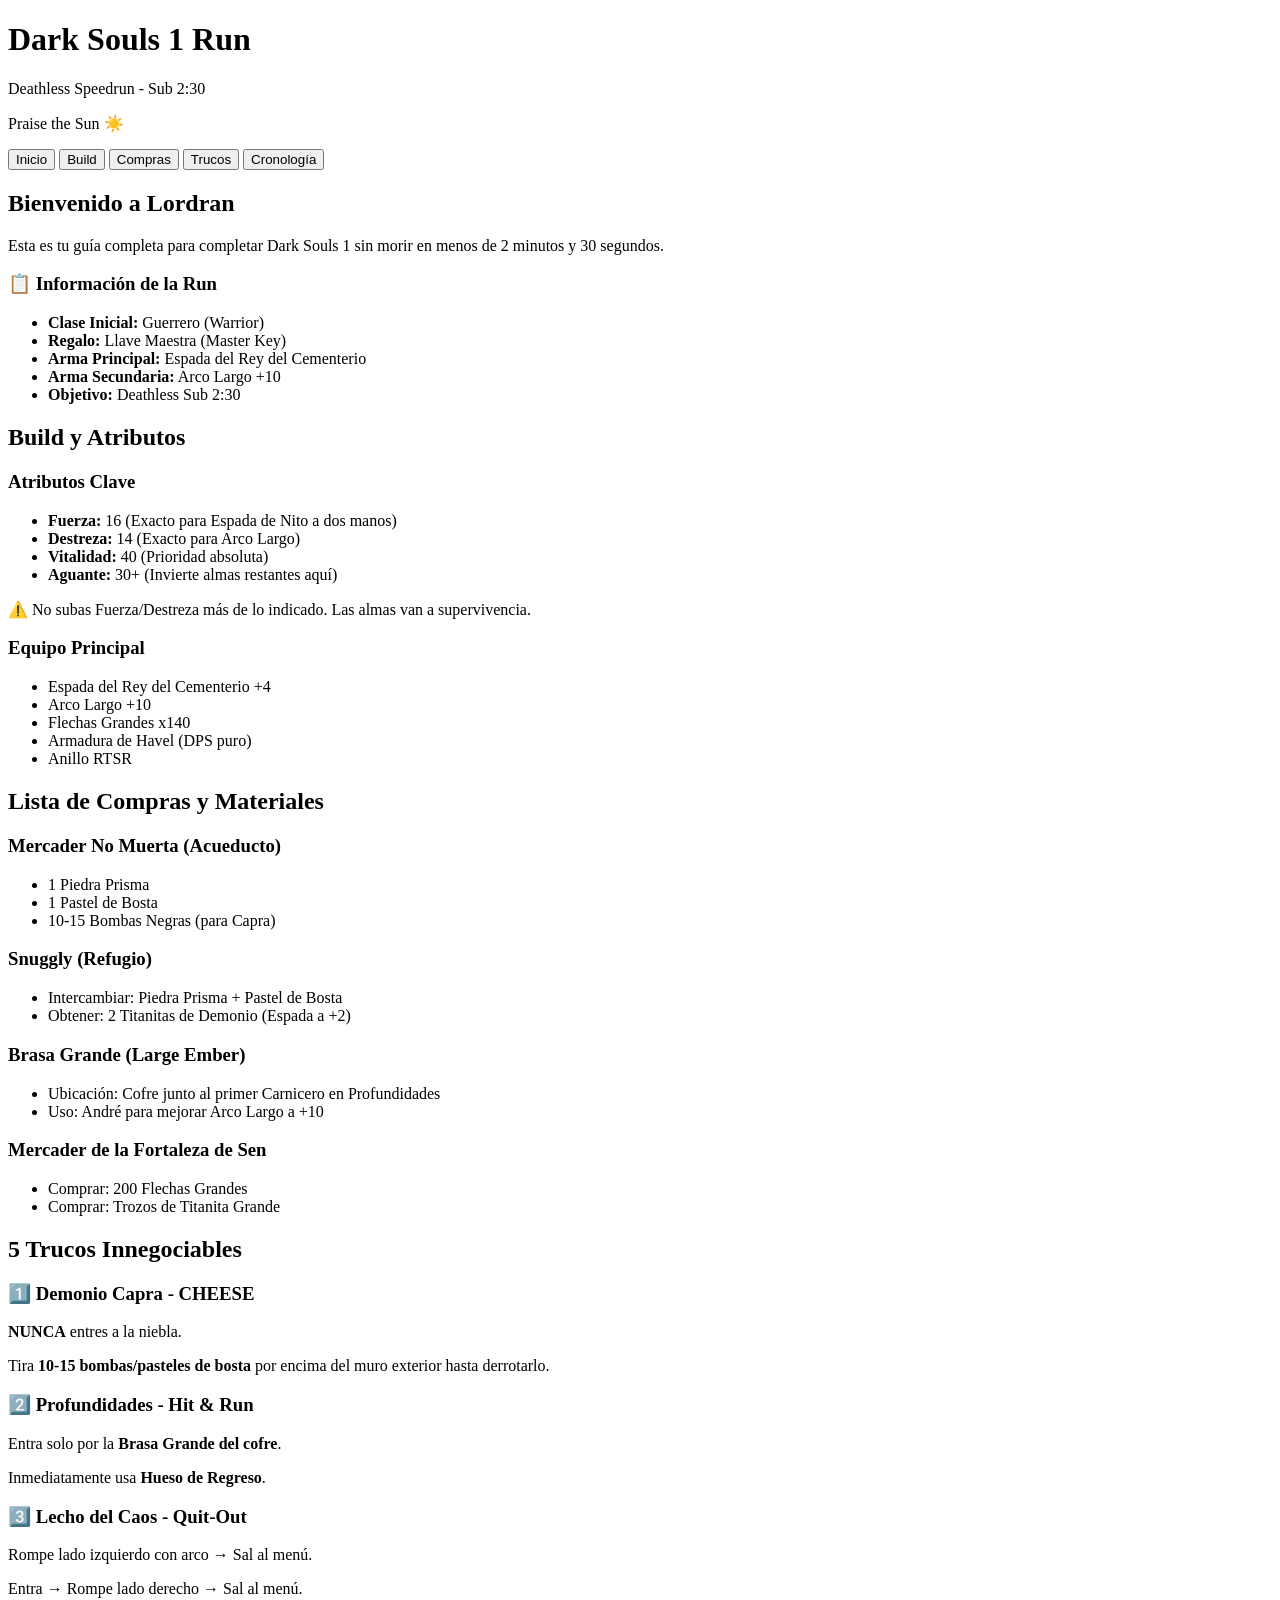
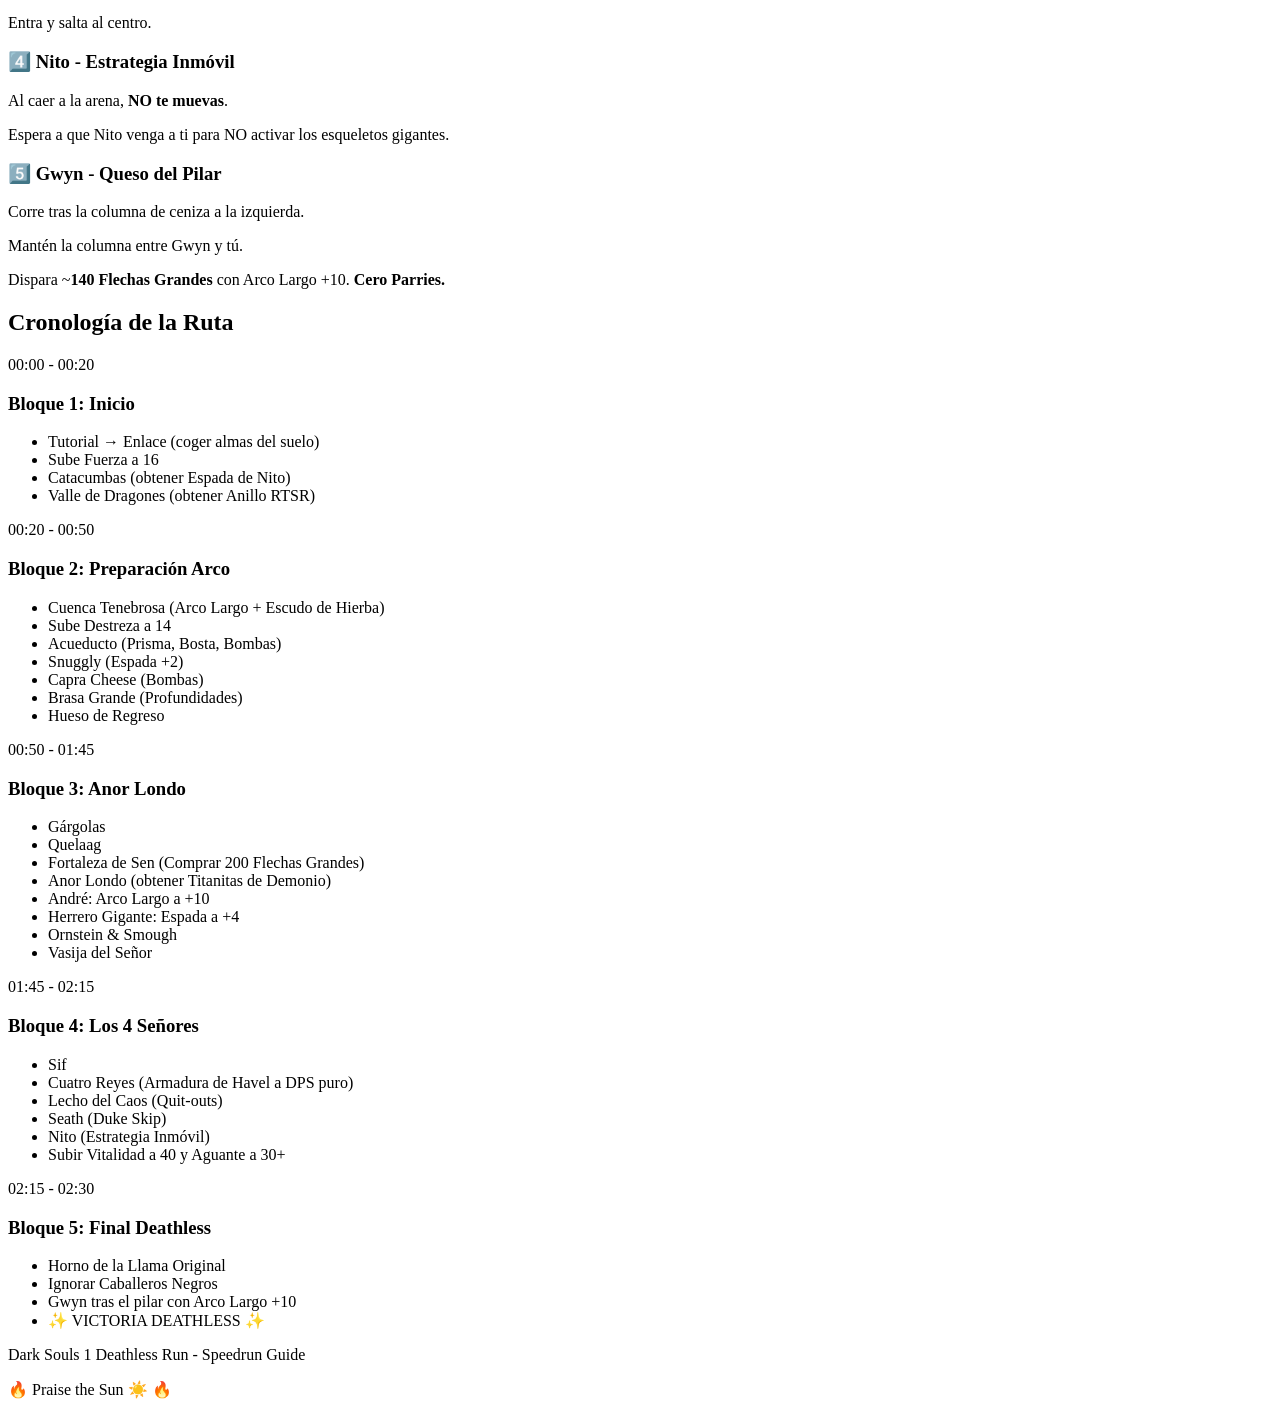
==== index.html @ 86543a3b "Add main index page" ====
<!DOCTYPE html>
<html lang="es">
<head>
    <meta charset="UTF-8">
    <meta name="viewport" content="width=device-width, initial-scale=1.0">
    <title>Dark Souls 1 Run - Deathless Sub 2:30</title>
    <link rel="stylesheet" href="styles.css">
</head>
<body>
    <div class="container">
        <!-- Header -->
        <header class="header">
            <div class="firekeeper-flame"></div>
            <h1>Dark Souls 1 Run</h1>
            <p class="subtitle">Deathless Speedrun - Sub 2:30</p>
            <p class="eslogan">Praise the Sun ☀️</p>
        </header>

        <!-- Navigation -->
        <nav class="nav">
            <button class="nav-btn active" data-section="inicio">Inicio</button>
            <button class="nav-btn" data-section="build">Build</button>
            <button class="nav-btn" data-section="compras">Compras</button>
            <button class="nav-btn" data-section="trucos">Trucos</button>
            <button class="nav-btn" data-section="cronologia">Cronología</button>
        </nav>

        <!-- Main Content -->
        <main class="content">
            <!-- Sección: Inicio -->
            <section id="inicio" class="section active">
                <h2>Bienvenido a Lordran</h2>
                <p>Esta es tu guía completa para completar Dark Souls 1 sin morir en menos de 2 minutos y 30 segundos.</p>
                <div class="info-box">
                    <h3>📋 Información de la Run</h3>
                    <ul>
                        <li><strong>Clase Inicial:</strong> Guerrero (Warrior)</li>
                        <li><strong>Regalo:</strong> Llave Maestra (Master Key)</li>
                        <li><strong>Arma Principal:</strong> Espada del Rey del Cementerio</li>
                        <li><strong>Arma Secundaria:</strong> Arco Largo +10</li>
                        <li><strong>Objetivo:</strong> Deathless Sub 2:30</li>
                    </ul>
                </div>
            </section>

            <!-- Sección: Build -->
            <section id="build" class="section">
                <h2>Build y Atributos</h2>
                
                <div class="stats-container">
                    <div class="stat-card">
                        <h3>Atributos Clave</h3>
                        <ul>
                            <li><strong>Fuerza:</strong> 16 (Exacto para Espada de Nito a dos manos)</li>
                            <li><strong>Destreza:</strong> 14 (Exacto para Arco Largo)</li>
                            <li><strong>Vitalidad:</strong> 40 (Prioridad absoluta)</li>
                            <li><strong>Aguante:</strong> 30+ (Invierte almas restantes aquí)</li>
                        </ul>
                        <p class="note">⚠️ No subas Fuerza/Destreza más de lo indicado. Las almas van a supervivencia.</p>
                    </div>

                    <div class="stat-card">
                        <h3>Equipo Principal</h3>
                        <ul>
                            <li>Espada del Rey del Cementerio +4</li>
                            <li>Arco Largo +10</li>
                            <li>Flechas Grandes x140</li>
                            <li>Armadura de Havel (DPS puro)</li>
                            <li>Anillo RTSR</li>
                        </ul>
                    </div>
                </div>
            </section>

            <!-- Sección: Lista de Compras -->
            <section id="compras" class="section">
                <h2>Lista de Compras y Materiales</h2>
                <div class="shop-list">
                    <div class="shop-item">
                        <h3>Mercader No Muerta (Acueducto)</h3>
                        <ul>
                            <li>1 Piedra Prisma</li>
                            <li>1 Pastel de Bosta</li>
                            <li>10-15 Bombas Negras (para Capra)</li>
                        </ul>
                    </div>
                    <div class="shop-item">
                        <h3>Snuggly (Refugio)</h3>
                        <ul>
                            <li>Intercambiar: Piedra Prisma + Pastel de Bosta</li>
                            <li>Obtener: 2 Titanitas de Demonio (Espada a +2)</li>
                        </ul>
                    </div>
                    <div class="shop-item">
                        <h3>Brasa Grande (Large Ember)</h3>
                        <ul>
                            <li>Ubicación: Cofre junto al primer Carnicero en Profundidades</li>
                            <li>Uso: André para mejorar Arco Largo a +10</li>
                        </ul>
                    </div>
                    <div class="shop-item">
                        <h3>Mercader de la Fortaleza de Sen</h3>
                        <ul>
                            <li>Comprar: 200 Flechas Grandes</li>
                            <li>Comprar: Trozos de Titanita Grande</li>
                        </ul>
                    </div>
                </div>
            </section>

            <!-- Sección: Trucos 'Queso' -->
            <section id="trucos" class="section">
                <h2>5 Trucos Innegociables</h2>
                <div class="tricks-container">
                    <div class="trick-card">
                        <h3>1️⃣ Demonio Capra - CHEESE</h3>
                        <p><strong>NUNCA</strong> entres a la niebla.</p>
                        <p>Tira <strong>10-15 bombas/pasteles de bosta</strong> por encima del muro exterior hasta derrotarlo.</p>
                    </div>
                    <div class="trick-card">
                        <h3>2️⃣ Profundidades - Hit & Run</h3>
                        <p>Entra solo por la <strong>Brasa Grande del cofre</strong>.</p>
                        <p>Inmediatamente usa <strong>Hueso de Regreso</strong>.</p>
                    </div>
                    <div class="trick-card">
                        <h3>3️⃣ Lecho del Caos - Quit-Out</h3>
                        <p>Rompe lado izquierdo con arco → Sal al menú.</p>
                        <p>Entra → Rompe lado derecho → Sal al menú.</p>
                        <p>Entra y salta al centro.</p>
                    </div>
                    <div class="trick-card">
                        <h3>4️⃣ Nito - Estrategia Inmóvil</h3>
                        <p>Al caer a la arena, <strong>NO te muevas</strong>.</p>
                        <p>Espera a que Nito venga a ti para NO activar los esqueletos gigantes.</p>
                    </div>
                    <div class="trick-card">
                        <h3>5️⃣ Gwyn - Queso del Pilar</h3>
                        <p>Corre tras la columna de ceniza a la izquierda.</p>
                        <p>Mantén la columna entre Gwyn y tú.</p>
                        <p>Dispara ~<strong>140 Flechas Grandes</strong> con Arco Largo +10. <strong>Cero Parries.</strong></p>
                    </div>
                </div>
            </section>

            <!-- Sección: Cronología -->
            <section id="cronologia" class="section">
                <h2>Cronología de la Ruta</h2>
                <div class="timeline">
                    <div class="timeline-block">
                        <div class="timeline-marker">00:00 - 00:20</div>
                        <h3>Bloque 1: Inicio</h3>
                        <ul>
                            <li>Tutorial → Enlace (coger almas del suelo)</li>
                            <li>Sube Fuerza a 16</li>
                            <li>Catacumbas (obtener Espada de Nito)</li>
                            <li>Valle de Dragones (obtener Anillo RTSR)</li>
                        </ul>
                    </div>

                    <div class="timeline-block">
                        <div class="timeline-marker">00:20 - 00:50</div>
                        <h3>Bloque 2: Preparación Arco</h3>
                        <ul>
                            <li>Cuenca Tenebrosa (Arco Largo + Escudo de Hierba)</li>
                            <li>Sube Destreza a 14</li>
                            <li>Acueducto (Prisma, Bosta, Bombas)</li>
                            <li>Snuggly (Espada +2)</li>
                            <li>Capra Cheese (Bombas)</li>
                            <li>Brasa Grande (Profundidades)</li>
                            <li>Hueso de Regreso</li>
                        </ul>
                    </div>

                    <div class="timeline-block">
                        <div class="timeline-marker">00:50 - 01:45</div>
                        <h3>Bloque 3: Anor Londo</h3>
                        <ul>
                            <li>Gárgolas</li>
                            <li>Quelaag</li>
                            <li>Fortaleza de Sen (Comprar 200 Flechas Grandes)</li>
                            <li>Anor Londo (obtener Titanitas de Demonio)</li>
                            <li>André: Arco Largo a +10</li>
                            <li>Herrero Gigante: Espada a +4</li>
                            <li>Ornstein & Smough</li>
                            <li>Vasija del Señor</li>
                        </ul>
                    </div>

                    <div class="timeline-block">
                        <div class="timeline-marker">01:45 - 02:15</div>
                        <h3>Bloque 4: Los 4 Señores</h3>
                        <ul>
                            <li>Sif</li>
                            <li>Cuatro Reyes (Armadura de Havel a DPS puro)</li>
                            <li>Lecho del Caos (Quit-outs)</li>
                            <li>Seath (Duke Skip)</li>
                            <li>Nito (Estrategia Inmóvil)</li>
                            <li>Subir Vitalidad a 40 y Aguante a 30+</li>
                        </ul>
                    </div>

                    <div class="timeline-block final">
                        <div class="timeline-marker">02:15 - 02:30</div>
                        <h3>Bloque 5: Final Deathless</h3>
                        <ul>
                            <li>Horno de la Llama Original</li>
                            <li>Ignorar Caballeros Negros</li>
                            <li>Gwyn tras el pilar con Arco Largo +10</li>
                            <li>✨ VICTORIA DEATHLESS ✨</li>
                        </ul>
                    </div>
                </div>
            </section>
        </main>

        <!-- Footer -->
        <footer class="footer">
            <p>Dark Souls 1 Deathless Run - Speedrun Guide</p>
            <p class="fire-symbol">🔥 Praise the Sun ☀️ 🔥</p>
        </footer>
    </div>

    <script src="script.js"></script>
</body>
</html>
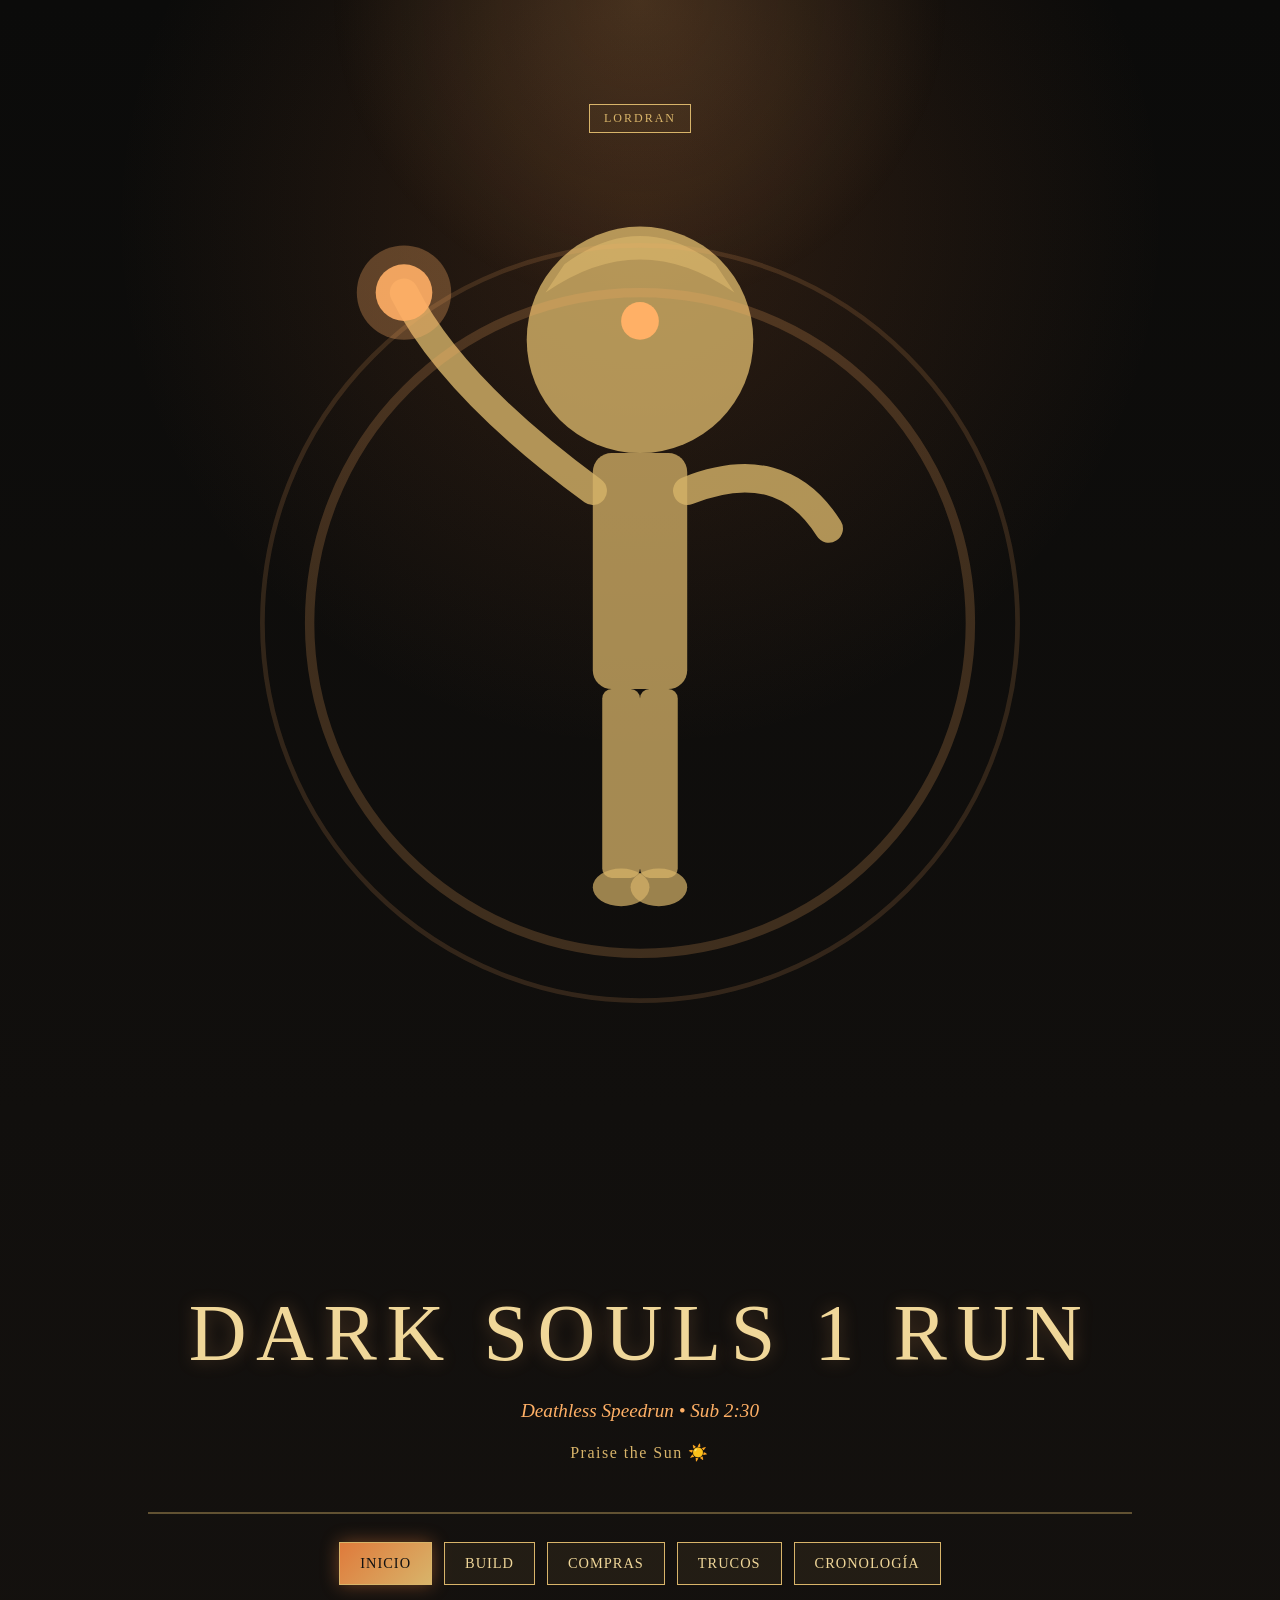
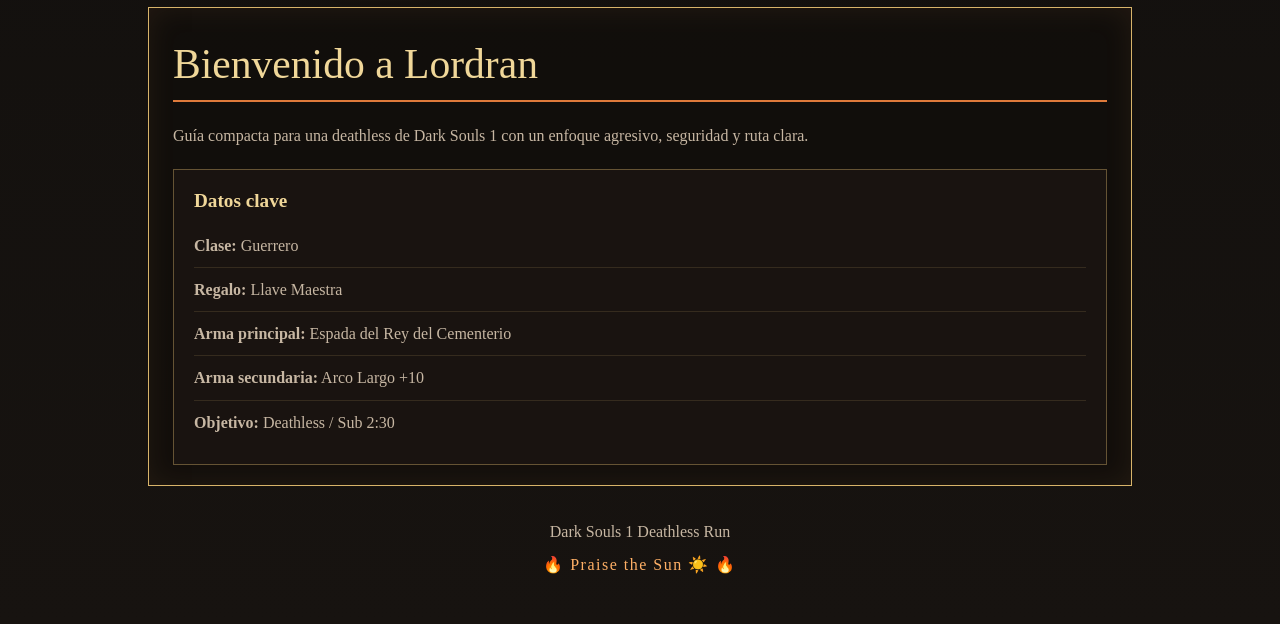
==== commit f36613ca: "Add Solaire silhouette in praise pose to header" ====
--- a/index.html
+++ b/index.html
@@ -1,225 +1,200 @@
 <!DOCTYPE html>
 <html lang="es">
 <head>
-    <meta charset="UTF-8">
-    <meta name="viewport" content="width=device-width, initial-scale=1.0">
-    <title>Dark Souls 1 Run - Deathless Sub 2:30</title>
-    <link rel="stylesheet" href="styles.css">
+  <meta charset="UTF-8" />
+  <meta name="viewport" content="width=device-width, initial-scale=1.0" />
+  <title>Dark Souls 1 Run</title>
+  <link rel="stylesheet" href="styles.css" />
 </head>
 <body>
-    <div class="container">
-        <!-- Header -->
-        <header class="header">
-            <div class="firekeeper-flame"></div>
-            <h1>Dark Souls 1 Run</h1>
-            <p class="subtitle">Deathless Speedrun - Sub 2:30</p>
-            <p class="eslogan">Praise the Sun ☀️</p>
-        </header>
-
-        <!-- Navigation -->
-        <nav class="nav">
-            <button class="nav-btn active" data-section="inicio">Inicio</button>
-            <button class="nav-btn" data-section="build">Build</button>
-            <button class="nav-btn" data-section="compras">Compras</button>
-            <button class="nav-btn" data-section="trucos">Trucos</button>
-            <button class="nav-btn" data-section="cronologia">Cronología</button>
-        </nav>
-
-        <!-- Main Content -->
-        <main class="content">
-            <!-- Sección: Inicio -->
-            <section id="inicio" class="section active">
-                <h2>Bienvenido a Lordran</h2>
-                <p>Esta es tu guía completa para completar Dark Souls 1 sin morir en menos de 2 minutos y 30 segundos.</p>
-                <div class="info-box">
-                    <h3>📋 Información de la Run</h3>
-                    <ul>
-                        <li><strong>Clase Inicial:</strong> Guerrero (Warrior)</li>
-                        <li><strong>Regalo:</strong> Llave Maestra (Master Key)</li>
-                        <li><strong>Arma Principal:</strong> Espada del Rey del Cementerio</li>
-                        <li><strong>Arma Secundaria:</strong> Arco Largo +10</li>
-                        <li><strong>Objetivo:</strong> Deathless Sub 2:30</li>
-                    </ul>
-                </div>
-            </section>
-
-            <!-- Sección: Build -->
-            <section id="build" class="section">
-                <h2>Build y Atributos</h2>
-                
-                <div class="stats-container">
-                    <div class="stat-card">
-                        <h3>Atributos Clave</h3>
-                        <ul>
-                            <li><strong>Fuerza:</strong> 16 (Exacto para Espada de Nito a dos manos)</li>
-                            <li><strong>Destreza:</strong> 14 (Exacto para Arco Largo)</li>
-                            <li><strong>Vitalidad:</strong> 40 (Prioridad absoluta)</li>
-                            <li><strong>Aguante:</strong> 30+ (Invierte almas restantes aquí)</li>
-                        </ul>
-                        <p class="note">⚠️ No subas Fuerza/Destreza más de lo indicado. Las almas van a supervivencia.</p>
-                    </div>
-
-                    <div class="stat-card">
-                        <h3>Equipo Principal</h3>
-                        <ul>
-                            <li>Espada del Rey del Cementerio +4</li>
-                            <li>Arco Largo +10</li>
-                            <li>Flechas Grandes x140</li>
-                            <li>Armadura de Havel (DPS puro)</li>
-                            <li>Anillo RTSR</li>
-                        </ul>
-                    </div>
-                </div>
-            </section>
-
-            <!-- Sección: Lista de Compras -->
-            <section id="compras" class="section">
-                <h2>Lista de Compras y Materiales</h2>
-                <div class="shop-list">
-                    <div class="shop-item">
-                        <h3>Mercader No Muerta (Acueducto)</h3>
-                        <ul>
-                            <li>1 Piedra Prisma</li>
-                            <li>1 Pastel de Bosta</li>
-                            <li>10-15 Bombas Negras (para Capra)</li>
-                        </ul>
-                    </div>
-                    <div class="shop-item">
-                        <h3>Snuggly (Refugio)</h3>
-                        <ul>
-                            <li>Intercambiar: Piedra Prisma + Pastel de Bosta</li>
-                            <li>Obtener: 2 Titanitas de Demonio (Espada a +2)</li>
-                        </ul>
-                    </div>
-                    <div class="shop-item">
-                        <h3>Brasa Grande (Large Ember)</h3>
-                        <ul>
-                            <li>Ubicación: Cofre junto al primer Carnicero en Profundidades</li>
-                            <li>Uso: André para mejorar Arco Largo a +10</li>
-                        </ul>
-                    </div>
-                    <div class="shop-item">
-                        <h3>Mercader de la Fortaleza de Sen</h3>
-                        <ul>
-                            <li>Comprar: 200 Flechas Grandes</li>
-                            <li>Comprar: Trozos de Titanita Grande</li>
-                        </ul>
-                    </div>
-                </div>
-            </section>
-
-            <!-- Sección: Trucos 'Queso' -->
-            <section id="trucos" class="section">
-                <h2>5 Trucos Innegociables</h2>
-                <div class="tricks-container">
-                    <div class="trick-card">
-                        <h3>1️⃣ Demonio Capra - CHEESE</h3>
-                        <p><strong>NUNCA</strong> entres a la niebla.</p>
-                        <p>Tira <strong>10-15 bombas/pasteles de bosta</strong> por encima del muro exterior hasta derrotarlo.</p>
-                    </div>
-                    <div class="trick-card">
-                        <h3>2️⃣ Profundidades - Hit & Run</h3>
-                        <p>Entra solo por la <strong>Brasa Grande del cofre</strong>.</p>
-                        <p>Inmediatamente usa <strong>Hueso de Regreso</strong>.</p>
-                    </div>
-                    <div class="trick-card">
-                        <h3>3️⃣ Lecho del Caos - Quit-Out</h3>
-                        <p>Rompe lado izquierdo con arco → Sal al menú.</p>
-                        <p>Entra → Rompe lado derecho → Sal al menú.</p>
-                        <p>Entra y salta al centro.</p>
-                    </div>
-                    <div class="trick-card">
-                        <h3>4️⃣ Nito - Estrategia Inmóvil</h3>
-                        <p>Al caer a la arena, <strong>NO te muevas</strong>.</p>
-                        <p>Espera a que Nito venga a ti para NO activar los esqueletos gigantes.</p>
-                    </div>
-                    <div class="trick-card">
-                        <h3>5️⃣ Gwyn - Queso del Pilar</h3>
-                        <p>Corre tras la columna de ceniza a la izquierda.</p>
-                        <p>Mantén la columna entre Gwyn y tú.</p>
-                        <p>Dispara ~<strong>140 Flechas Grandes</strong> con Arco Largo +10. <strong>Cero Parries.</strong></p>
-                    </div>
-                </div>
-            </section>
-
-            <!-- Sección: Cronología -->
-            <section id="cronologia" class="section">
-                <h2>Cronología de la Ruta</h2>
-                <div class="timeline">
-                    <div class="timeline-block">
-                        <div class="timeline-marker">00:00 - 00:20</div>
-                        <h3>Bloque 1: Inicio</h3>
-                        <ul>
-                            <li>Tutorial → Enlace (coger almas del suelo)</li>
-                            <li>Sube Fuerza a 16</li>
-                            <li>Catacumbas (obtener Espada de Nito)</li>
-                            <li>Valle de Dragones (obtener Anillo RTSR)</li>
-                        </ul>
-                    </div>
-
-                    <div class="timeline-block">
-                        <div class="timeline-marker">00:20 - 00:50</div>
-                        <h3>Bloque 2: Preparación Arco</h3>
-                        <ul>
-                            <li>Cuenca Tenebrosa (Arco Largo + Escudo de Hierba)</li>
-                            <li>Sube Destreza a 14</li>
-                            <li>Acueducto (Prisma, Bosta, Bombas)</li>
-                            <li>Snuggly (Espada +2)</li>
-                            <li>Capra Cheese (Bombas)</li>
-                            <li>Brasa Grande (Profundidades)</li>
-                            <li>Hueso de Regreso</li>
-                        </ul>
-                    </div>
-
-                    <div class="timeline-block">
-                        <div class="timeline-marker">00:50 - 01:45</div>
-                        <h3>Bloque 3: Anor Londo</h3>
-                        <ul>
-                            <li>Gárgolas</li>
-                            <li>Quelaag</li>
-                            <li>Fortaleza de Sen (Comprar 200 Flechas Grandes)</li>
-                            <li>Anor Londo (obtener Titanitas de Demonio)</li>
-                            <li>André: Arco Largo a +10</li>
-                            <li>Herrero Gigante: Espada a +4</li>
-                            <li>Ornstein & Smough</li>
-                            <li>Vasija del Señor</li>
-                        </ul>
-                    </div>
-
-                    <div class="timeline-block">
-                        <div class="timeline-marker">01:45 - 02:15</div>
-                        <h3>Bloque 4: Los 4 Señores</h3>
-                        <ul>
-                            <li>Sif</li>
-                            <li>Cuatro Reyes (Armadura de Havel a DPS puro)</li>
-                            <li>Lecho del Caos (Quit-outs)</li>
-                            <li>Seath (Duke Skip)</li>
-                            <li>Nito (Estrategia Inmóvil)</li>
-                            <li>Subir Vitalidad a 40 y Aguante a 30+</li>
-                        </ul>
-                    </div>
-
-                    <div class="timeline-block final">
-                        <div class="timeline-marker">02:15 - 02:30</div>
-                        <h3>Bloque 5: Final Deathless</h3>
-                        <ul>
-                            <li>Horno de la Llama Original</li>
-                            <li>Ignorar Caballeros Negros</li>
-                            <li>Gwyn tras el pilar con Arco Largo +10</li>
-                            <li>✨ VICTORIA DEATHLESS ✨</li>
-                        </ul>
-                    </div>
-                </div>
-            </section>
-        </main>
-
-        <!-- Footer -->
-        <footer class="footer">
-            <p>Dark Souls 1 Deathless Run - Speedrun Guide</p>
-            <p class="fire-symbol">🔥 Praise the Sun ☀️ 🔥</p>
-        </footer>
-    </div>
-
-    <script src="script.js"></script>
+  <div class="fire-glow"></div>
+
+  <div class="container">
+    <header class="header">
+      <div class="banner-mark">Lordran</div>
+      <div class="header-content">
+        <div class="solaire-silhouette">
+          <svg viewBox="0 0 100 120" xmlns="http://www.w3.org/2000/svg">
+            <!-- Cabeza -->
+            <circle cx="50" cy="20" r="12" fill="#d8b46a" opacity="0.8"/>
+            <!-- Casco con símbolo sol -->
+            <path d="M 40 15 Q 50 8 60 15 L 58 12 Q 50 6 42 12 Z" fill="#d8b46a" opacity="0.7"/>
+            <circle cx="50" cy="18" r="2" fill="#ffb066"/>
+            <!-- Cuerpo -->
+            <rect x="45" y="32" width="10" height="25" fill="#d8b46a" opacity="0.75" rx="2"/>
+            <!-- Brazo izquierdo levantado (pose de invocación) -->
+            <path d="M 45 36 Q 30 25 25 15" stroke="#d8b46a" stroke-width="3" fill="none" opacity="0.8" stroke-linecap="round"/>
+            <!-- Mano izquierda levantada con brillo -->
+            <circle cx="25" cy="15" r="3" fill="#ffb066" opacity="0.9"/>
+            <circle cx="25" cy="15" r="5" fill="#ffb066" opacity="0.3"/>
+            <!-- Brazo derecho -->
+            <path d="M 55 36 Q 65 32 70 40" stroke="#d8b46a" stroke-width="3" fill="none" opacity="0.8" stroke-linecap="round"/>
+            <!-- Piernas -->
+            <rect x="46" y="57" width="4" height="20" fill="#d8b46a" opacity="0.75" rx="1"/>
+            <rect x="50" y="57" width="4" height="20" fill="#d8b46a" opacity="0.75" rx="1"/>
+            <!-- Pies -->
+            <ellipse cx="48" cy="78" rx="3" ry="2" fill="#d8b46a" opacity="0.7"/>
+            <ellipse cx="52" cy="78" rx="3" ry="2" fill="#d8b46a" opacity="0.7"/>
+            <!-- Aura de luz alrededor -->
+            <circle cx="50" cy="50" r="35" fill="none" stroke="#ffb066" stroke-width="1" opacity="0.2"/>
+            <circle cx="50" cy="50" r="40" fill="none" stroke="#ffb066" stroke-width="0.5" opacity="0.15"/>
+          </svg>
+        </div>
+        <h1>Dark Souls 1 Run</h1>
+      </div>
+      <p class="subtitle">Deathless Speedrun • Sub 2:30</p>
+      <p class="quote">Praise the Sun ☀️</p>
+    </header>
+
+    <nav class="nav" aria-label="Navegación">
+      <button class="nav-btn active" data-target="inicio">Inicio</button>
+      <button class="nav-btn" data-target="build">Build</button>
+      <button class="nav-btn" data-target="compras">Compras</button>
+      <button class="nav-btn" data-target="trucos">Trucos</button>
+      <button class="nav-btn" data-target="cronologia">Cronología</button>
+    </nav>
+
+    <main class="content">
+      <section id="inicio" class="panel active">
+        <h2>Bienvenido a Lordran</h2>
+        <p>Guía compacta para una deathless de Dark Souls 1 con un enfoque agresivo, seguridad y ruta clara.</p>
+
+        <div class="info-card">
+          <h3>Datos clave</h3>
+          <ul>
+            <li><strong>Clase:</strong> Guerrero</li>
+            <li><strong>Regalo:</strong> Llave Maestra</li>
+            <li><strong>Arma principal:</strong> Espada del Rey del Cementerio</li>
+            <li><strong>Arma secundaria:</strong> Arco Largo +10</li>
+            <li><strong>Objetivo:</strong> Deathless / Sub 2:30</li>
+          </ul>
+        </div>
+      </section>
+
+      <section id="build" class="panel">
+        <h2>Build</h2>
+        <div class="two-columns">
+          <div class="info-card">
+            <h3>Atributos</h3>
+            <ul>
+              <li><strong>FUE:</strong> 16</li>
+              <li><strong>DEX:</strong> 14</li>
+              <li><strong>VIT:</strong> 40</li>
+              <li><strong>END:</strong> 30+</li>
+            </ul>
+          </div>
+          <div class="info-card">
+            <h3>Equipo</h3>
+            <ul>
+              <li>Espada del Rey del Cementerio +4</li>
+              <li>Arco Largo +10</li>
+              <li>Flechas grandes x140</li>
+              <li>Armadura de Havel</li>
+              <li>Anillo RTSR</li>
+            </ul>
+          </div>
+        </div>
+      </section>
+
+      <section id="compras" class="panel">
+        <h2>Compras clave</h2>
+        <div class="two-columns">
+          <div class="info-card">
+            <h3>Acueducto</h3>
+            <ul>
+              <li>Piedra Prisma</li>
+              <li>Pastel de Bosta</li>
+              <li>10-15 Bombas Negras</li>
+            </ul>
+          </div>
+          <div class="info-card">
+            <h3>Refugio</h3>
+            <ul>
+              <li>Piedra Prisma + Pastel = 2 Titanitas de Demonio</li>
+              <li>Espada a +2</li>
+            </ul>
+          </div>
+          <div class="info-card">
+            <h3>Profundidades</h3>
+            <ul>
+              <li>Brasa Grande</li>
+              <li>Hueso de Regreso</li>
+            </ul>
+          </div>
+          <div class="info-card">
+            <h3>Fortaleza de Sen</h3>
+            <ul>
+              <li>200 flechas grandes</li>
+              <li>Trozos de Titanita Grande</li>
+            </ul>
+          </div>
+        </div>
+      </section>
+
+      <section id="trucos" class="panel">
+        <h2>5 trucos innegociables</h2>
+        <div class="steps">
+          <div class="step">
+            <h3>1. Capra Demon</h3>
+            <p>No entres a la niebla. Tira bombas o pastel por encima del muro exterior.</p>
+          </div>
+          <div class="step">
+            <h3>2. Profundidades</h3>
+            <p>Entra por la Brasa Grande del cofre y usa Hueso de Regreso.</p>
+          </div>
+          <div class="step">
+            <h3>3. Lecho del Caos</h3>
+            <p>Rompe lado izquierdo, sal al menú, entra y rompe lado derecho, sal y vuelve a entrar.</p>
+          </div>
+          <div class="step">
+            <h3>4. Nito</h3>
+            <p>Al caer a la arena, no te muevas. Espera a que venga a ti y evita activar los esqueletos gigantes.</p>
+          </div>
+          <div class="step">
+            <h3>5. Gwyn</h3>
+            <p>Gira por la columna de ceniza a la izquierda y usa arco largo +10 con flechas grandes.</p>
+          </div>
+        </div>
+      </section>
+
+      <section id="cronologia" class="panel">
+        <h2>Cronología de la ruta</h2>
+        <div class="timeline">
+          <div class="time-block">
+            <span class="time">00:00 - 00:20</span>
+            <h3>Bloque 1</h3>
+            <p>Tutorial, almas del suelo, fuerza a 16, Catacumbas y Valle de Dragones.</p>
+          </div>
+          <div class="time-block">
+            <span class="time">00:20 - 00:50</span>
+            <h3>Bloque 2</h3>
+            <p>Cuenca Tenebrosa, DEX a 14, compras, Capra cheese, Brasa Grande.</p>
+          </div>
+          <div class="time-block">
+            <span class="time">00:50 - 01:45</span>
+            <h3>Bloque 3</h3>
+            <p>Gárgolas, Quelaag, Sen, Anor Londo, André, Gigante, O&S, Vasija del Señor.</p>
+          </div>
+          <div class="time-block">
+            <span class="time">01:45 - 02:15</span>
+            <h3>Bloque 4</h3>
+            <p>Sif, Cuatro Reyes, Lecho del Caos, Seath, Nito y subida de VIT/END.</p>
+          </div>
+          <div class="time-block final">
+            <span class="time">02:15 - 02:30</span>
+            <h3>Bloque 5</h3>
+            <p>Horno, ignorar caballeros negros y Gwyn tras el pilar.</p>
+          </div>
+        </div>
+      </section>
+    </main>
+
+    <footer class="footer">
+      <p>Dark Souls 1 Deathless Run</p>
+      <span class="fire-symbol">🔥 Praise the Sun ☀️ 🔥</span>
+    </footer>
+  </div>
+
+  <script src="script.js"></script>
 </body>
-</html>+</html>
--- a/styles.css
+++ b/styles.css
@@ -0,0 +1,251 @@
+* {
+  margin: 0;
+  padding: 0;
+  box-sizing: border-box;
+}
+
+:root {
+  --bg-1: #0b0b0a;
+  --bg-2: #171310;
+  --gold: #d8b46a;
+  --gold-soft: #f0d799;
+  --fire: #df7a3b;
+  --fire-soft: #ffb066;
+  --panel: rgba(18, 14, 12, 0.82);
+  --panel-soft: rgba(28, 22, 18, 0.8);
+  --text: #ede2d2;
+  --muted: #c7b7a3;
+  --line: rgba(216, 180, 106, 0.4);
+  --shadow: rgba(223, 122, 59, 0.25);
+}
+
+html {
+  scroll-behavior: smooth;
+}
+
+body {
+  font-family: Georgia, serif;
+  color: var(--text);
+  background:
+    radial-gradient(circle at 50% 10%, rgba(223, 122, 59, 0.16), transparent 25%),
+    linear-gradient(180deg, var(--bg-1) 0%, var(--bg-2) 100%);
+  min-height: 100vh;
+  position: relative;
+}
+
+.fire-glow {
+  position: fixed;
+  inset: 0;
+  background: radial-gradient(circle at 50% 0%, rgba(255, 176, 102, 0.18), transparent 28%);
+  pointer-events: none;
+  z-index: -1;
+}
+
+.container {
+  max-width: 1020px;
+  margin: 0 auto;
+  padding: 24px 18px 50px;
+}
+
+.header {
+  text-align: center;
+  padding: 80px 20px 45px;
+  border-bottom: 2px solid var(--line);
+  position: relative;
+}
+
+.banner-mark {
+  display: inline-block;
+  padding: 6px 14px;
+  border: 1px solid var(--gold);
+  color: var(--gold);
+  background: rgba(216, 180, 106, 0.05);
+  letter-spacing: 2px;
+  text-transform: uppercase;
+  font-size: 0.75rem;
+  margin-bottom: 18px;
+}
+
+.header h1 {
+  font-size: clamp(2.6rem, 7vw, 5rem);
+  letter-spacing: 0.12em;
+  text-transform: uppercase;
+  color: var(--gold-soft);
+  text-shadow: 0 0 18px rgba(255, 176, 102, 0.25);
+  font-weight: 500;
+}
+
+.subtitle {
+  margin-top: 16px;
+  color: var(--fire-soft);
+  font-style: italic;
+  font-size: 1.2rem;
+}
+
+.quote {
+  margin-top: 12px;
+  color: var(--gold);
+  letter-spacing: 1.5px;
+}
+
+.nav {
+  display: flex;
+  justify-content: center;
+  flex-wrap: wrap;
+  gap: 12px;
+  padding: 28px 0 22px;
+}
+
+.nav-btn {
+  border: 1px solid var(--gold);
+  background: rgba(216, 180, 106, 0.08);
+  color: var(--gold-soft);
+  padding: 12px 20px;
+  cursor: pointer;
+  letter-spacing: 1px;
+  font-size: 0.9rem;
+  text-transform: uppercase;
+  transition: all 0.25s ease;
+  font-family: Georgia, serif;
+}
+
+.nav-btn:hover,
+.nav-btn.active {
+  background: linear-gradient(135deg, var(--fire), var(--gold));
+  color: #111;
+  box-shadow: 0 0 18px rgba(223, 122, 59, 0.45);
+}
+
+.content {
+  background: var(--panel);
+  border: 1px solid var(--gold);
+  padding: 32px 24px 20px;
+  box-shadow: inset 0 0 30px rgba(255, 176, 102, 0.08);
+}
+
+.panel {
+  display: none;
+  animation: fade 0.3s ease;
+}
+
+.panel.active {
+  display: block;
+}
+
+@keyframes fade {
+  from { opacity: 0; transform: translateY(8px); }
+  to { opacity: 1; transform: translateY(0); }
+}
+
+h2 {
+  font-size: clamp(1.8rem, 4vw, 2.6rem);
+  color: var(--gold-soft);
+  margin-bottom: 20px;
+  border-bottom: 2px solid var(--fire);
+  padding-bottom: 12px;
+  font-weight: 500;
+}
+
+p, li {
+  color: var(--muted);
+  line-height: 1.7;
+}
+
+.info-card {
+  background: var(--panel-soft);
+  border: 1px solid var(--line);
+  padding: 20px;
+  margin-top: 20px;
+}
+
+.info-card h3 {
+  margin-bottom: 12px;
+  color: var(--gold-soft);
+  font-size: 1.2rem;
+}
+
+.info-card ul {
+  list-style: none;
+}
+
+.info-card li {
+  border-bottom: 1px solid rgba(216, 180, 106, 0.15);
+  padding: 8px 0;
+}
+
+.info-card li:last-child {
+  border-bottom: none;
+}
+
+.two-columns {
+  display: grid;
+  grid-template-columns: repeat(2, minmax(0, 1fr));
+  gap: 20px;
+}
+
+.steps {
+  display: grid;
+  gap: 18px;
+}
+
+.step,
+.time-block {
+  background: var(--panel-soft);
+  border-left: 3px solid var(--fire);
+  padding: 18px 20px;
+  border-top: 1px solid var(--line);
+  border-bottom: 1px solid var(--line);
+}
+
+.step h3,
+.time-block h3 {
+  color: var(--gold-soft);
+  margin-bottom: 8px;
+}
+
+.timeline {
+  display: grid;
+  gap: 18px;
+}
+
+.time {
+  display: inline-block;
+  background: var(--gold);
+  color: #16120f;
+  padding: 5px 10px;
+  font-size: 0.75rem;
+  margin-bottom: 8px;
+  font-weight: bold;
+}
+
+.time-block.final {
+  border-left-color: var(--fire-soft);
+  background: rgba(223, 122, 59, 0.08);
+}
+
+.footer {
+  text-align: center;
+  padding: 32px 12px 0;
+  color: var(--muted);
+}
+
+.fire-symbol {
+  display: inline-block;
+  margin-top: 10px;
+  color: var(--fire-soft);
+  letter-spacing: 1.5px;
+}
+
+@media (max-width: 700px) {
+  .two-columns {
+    grid-template-columns: 1fr;
+  }
+
+  .nav {
+    flex-direction: column;
+  }
+
+  .nav-btn {
+    width: 100%;
+  }
+}
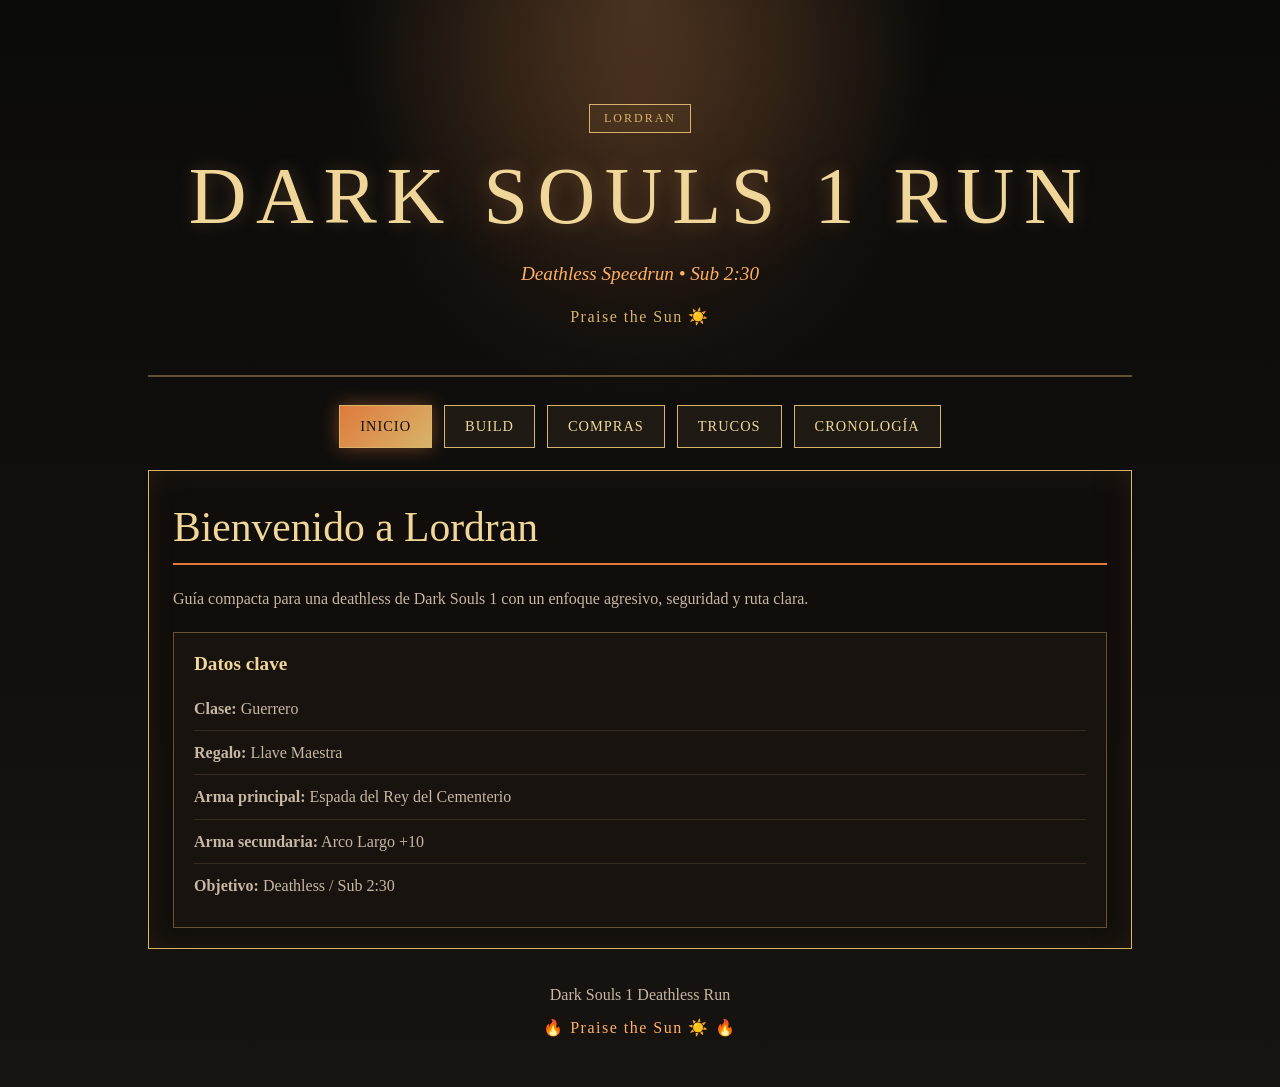
==== commit 84c139a0: "Clean version without Solaire silhouette" ====
--- a/index.html
+++ b/index.html
@@ -12,36 +12,7 @@
   <div class="container">
     <header class="header">
       <div class="banner-mark">Lordran</div>
-      <div class="header-content">
-        <div class="solaire-silhouette">
-          <svg viewBox="0 0 100 120" xmlns="http://www.w3.org/2000/svg">
-            <!-- Cabeza -->
-            <circle cx="50" cy="20" r="12" fill="#d8b46a" opacity="0.8"/>
-            <!-- Casco con símbolo sol -->
-            <path d="M 40 15 Q 50 8 60 15 L 58 12 Q 50 6 42 12 Z" fill="#d8b46a" opacity="0.7"/>
-            <circle cx="50" cy="18" r="2" fill="#ffb066"/>
-            <!-- Cuerpo -->
-            <rect x="45" y="32" width="10" height="25" fill="#d8b46a" opacity="0.75" rx="2"/>
-            <!-- Brazo izquierdo levantado (pose de invocación) -->
-            <path d="M 45 36 Q 30 25 25 15" stroke="#d8b46a" stroke-width="3" fill="none" opacity="0.8" stroke-linecap="round"/>
-            <!-- Mano izquierda levantada con brillo -->
-            <circle cx="25" cy="15" r="3" fill="#ffb066" opacity="0.9"/>
-            <circle cx="25" cy="15" r="5" fill="#ffb066" opacity="0.3"/>
-            <!-- Brazo derecho -->
-            <path d="M 55 36 Q 65 32 70 40" stroke="#d8b46a" stroke-width="3" fill="none" opacity="0.8" stroke-linecap="round"/>
-            <!-- Piernas -->
-            <rect x="46" y="57" width="4" height="20" fill="#d8b46a" opacity="0.75" rx="1"/>
-            <rect x="50" y="57" width="4" height="20" fill="#d8b46a" opacity="0.75" rx="1"/>
-            <!-- Pies -->
-            <ellipse cx="48" cy="78" rx="3" ry="2" fill="#d8b46a" opacity="0.7"/>
-            <ellipse cx="52" cy="78" rx="3" ry="2" fill="#d8b46a" opacity="0.7"/>
-            <!-- Aura de luz alrededor -->
-            <circle cx="50" cy="50" r="35" fill="none" stroke="#ffb066" stroke-width="1" opacity="0.2"/>
-            <circle cx="50" cy="50" r="40" fill="none" stroke="#ffb066" stroke-width="0.5" opacity="0.15"/>
-          </svg>
-        </div>
-        <h1>Dark Souls 1 Run</h1>
-      </div>
+      <h1>Dark Souls 1 Run</h1>
       <p class="subtitle">Deathless Speedrun • Sub 2:30</p>
       <p class="quote">Praise the Sun ☀️</p>
     </header>
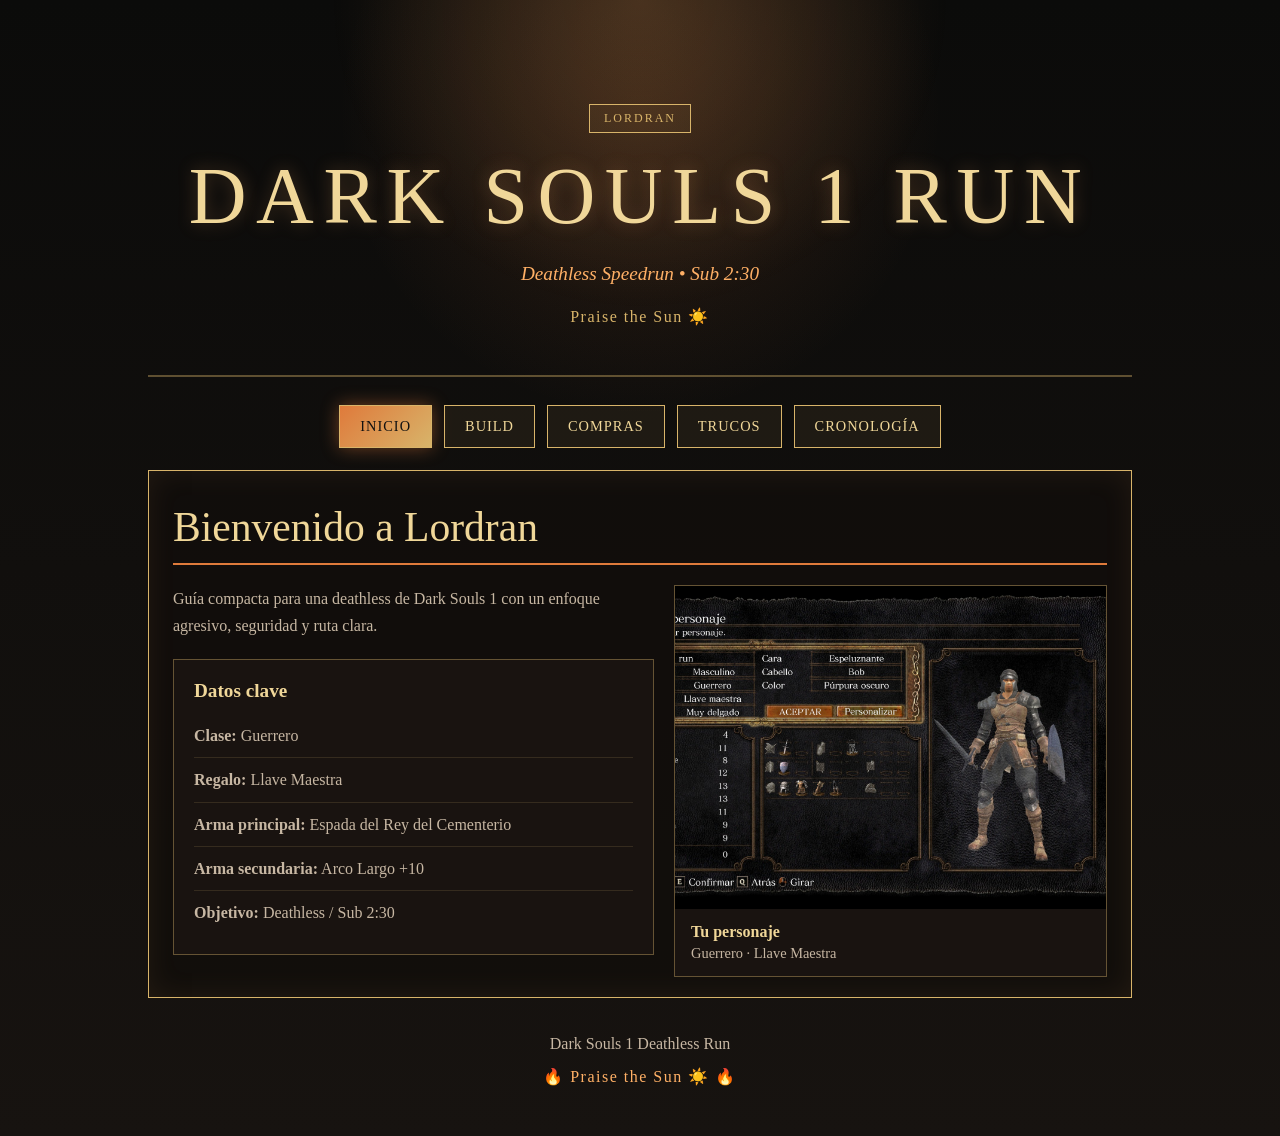
==== commit 624d0786: "Fix tab navigation and show run character" ====
--- a/index.html
+++ b/index.html
@@ -28,17 +28,29 @@
     <main class="content">
       <section id="inicio" class="panel active">
         <h2>Bienvenido a Lordran</h2>
-        <p>Guía compacta para una deathless de Dark Souls 1 con un enfoque agresivo, seguridad y ruta clara.</p>
+        <div class="intro-grid">
+          <div class="intro-details">
+            <p>Guía compacta para una deathless de Dark Souls 1 con un enfoque agresivo, seguridad y ruta clara.</p>
 
-        <div class="info-card">
-          <h3>Datos clave</h3>
-          <ul>
-            <li><strong>Clase:</strong> Guerrero</li>
-            <li><strong>Regalo:</strong> Llave Maestra</li>
-            <li><strong>Arma principal:</strong> Espada del Rey del Cementerio</li>
-            <li><strong>Arma secundaria:</strong> Arco Largo +10</li>
-            <li><strong>Objetivo:</strong> Deathless / Sub 2:30</li>
-          </ul>
+            <div class="info-card">
+              <h3>Datos clave</h3>
+              <ul>
+                <li><strong>Clase:</strong> Guerrero</li>
+                <li><strong>Regalo:</strong> Llave Maestra</li>
+                <li><strong>Arma principal:</strong> Espada del Rey del Cementerio</li>
+                <li><strong>Arma secundaria:</strong> Arco Largo +10</li>
+                <li><strong>Objetivo:</strong> Deathless / Sub 2:30</li>
+              </ul>
+            </div>
+          </div>
+
+          <figure class="character-card">
+            <img src="assets/personaje-run.jpg" alt="Personaje Guerrero con armadura, espada y escudo, según la captura enviada" />
+            <figcaption>
+              <strong>Tu personaje</strong>
+              <span>Guerrero · Llave Maestra</span>
+            </figcaption>
+          </figure>
         </div>
       </section>
 
--- a/styles.css
+++ b/styles.css
@@ -123,6 +123,39 @@
   box-shadow: inset 0 0 30px rgba(255, 176, 102, 0.08);
 }
 
+.intro-grid {
+  display: grid;
+  grid-template-columns: minmax(0, 1fr) minmax(260px, 0.9fr);
+  align-items: start;
+  gap: 20px;
+}
+
+.character-card {
+  overflow: hidden;
+  border: 1px solid var(--line);
+  background: var(--panel-soft);
+}
+
+.character-card img {
+  display: block;
+  width: 100%;
+  aspect-ratio: 4 / 3;
+  object-fit: cover;
+  object-position: 83% center;
+}
+
+.character-card figcaption {
+  display: grid;
+  gap: 4px;
+  padding: 14px 16px;
+  color: var(--gold-soft);
+}
+
+.character-card figcaption span {
+  color: var(--muted);
+  font-size: 0.9rem;
+}
+
 .panel {
   display: none;
   animation: fade 0.3s ease;
@@ -237,6 +270,10 @@
 }
 
 @media (max-width: 700px) {
+  .intro-grid {
+    grid-template-columns: 1fr;
+  }
+
   .two-columns {
     grid-template-columns: 1fr;
   }
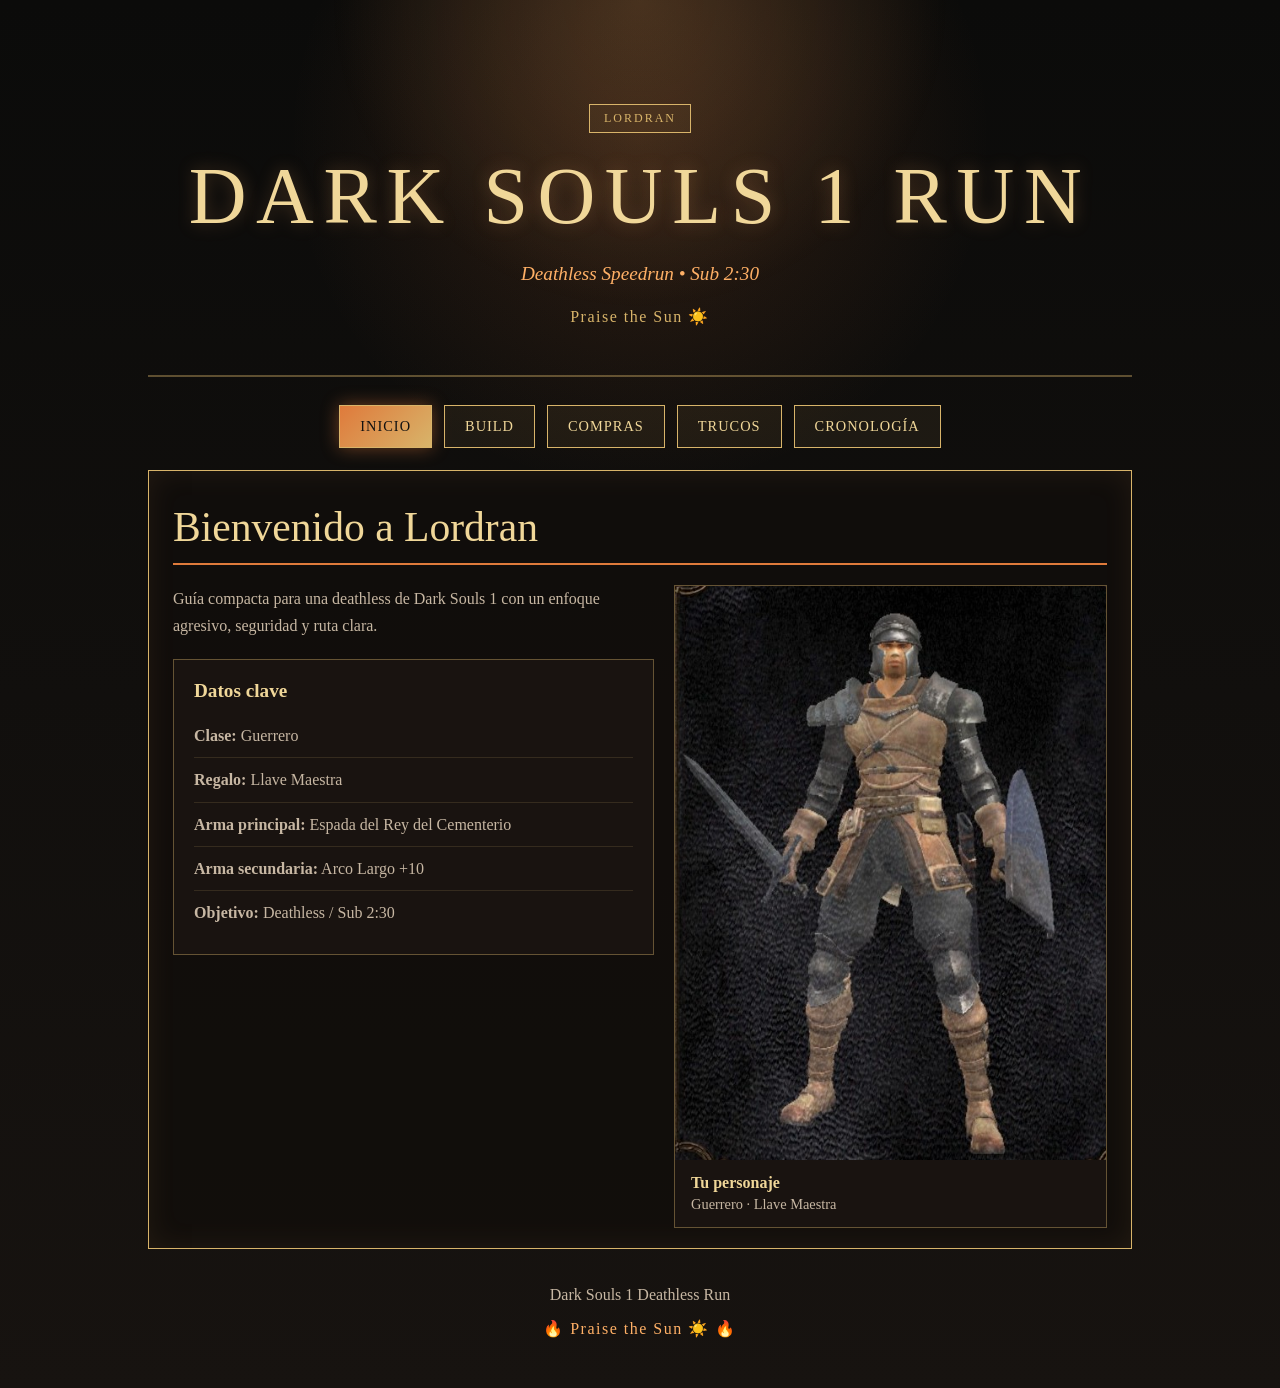
==== commit 60cd613f: "Rewrite route tips as personal notes" ====
--- a/index.html
+++ b/index.html
@@ -115,27 +115,27 @@
       </section>
 
       <section id="trucos" class="panel">
-        <h2>5 trucos innegociables</h2>
+        <h2>Mis apuntes para la ruta</h2>
         <div class="steps">
           <div class="step">
             <h3>1. Capra Demon</h3>
-            <p>No entres a la niebla. Tira bombas o pastel por encima del muro exterior.</p>
+            <p>A Capra no le entro por la niebla: le tiro bombas o pastel por encima del muro exterior.</p>
           </div>
           <div class="step">
             <h3>2. Profundidades</h3>
-            <p>Entra por la Brasa Grande del cofre y usa Hueso de Regreso.</p>
+            <p>Voy por la Brasa Grande del cofre y después uso Hueso de Regreso para salir.</p>
           </div>
           <div class="step">
             <h3>3. Lecho del Caos</h3>
-            <p>Rompe lado izquierdo, sal al menú, entra y rompe lado derecho, sal y vuelve a entrar.</p>
+            <p>Rompo el lado izquierdo, salgo al menú y vuelvo a entrar. Hago lo mismo con el lado derecho.</p>
           </div>
           <div class="step">
             <h3>4. Nito</h3>
-            <p>Al caer a la arena, no te muevas. Espera a que venga a ti y evita activar los esqueletos gigantes.</p>
+            <p>Cuando caigo a la arena, me quedo quieto y dejo que Nito se acerque. Así intento no despertar a los esqueletos gigantes.</p>
           </div>
           <div class="step">
             <h3>5. Gwyn</h3>
-            <p>Gira por la columna de ceniza a la izquierda y usa arco largo +10 con flechas grandes.</p>
+            <p>Me cubro con la columna de ceniza de la izquierda y le disparo con el arco largo +10 y flechas grandes.</p>
           </div>
         </div>
       </section>
--- a/styles.css
+++ b/styles.css
@@ -139,9 +139,9 @@
 .character-card img {
   display: block;
   width: 100%;
-  aspect-ratio: 4 / 3;
+  aspect-ratio: 3 / 4;
   object-fit: cover;
-  object-position: 83% center;
+  object-position: center;
 }
 
 .character-card figcaption {
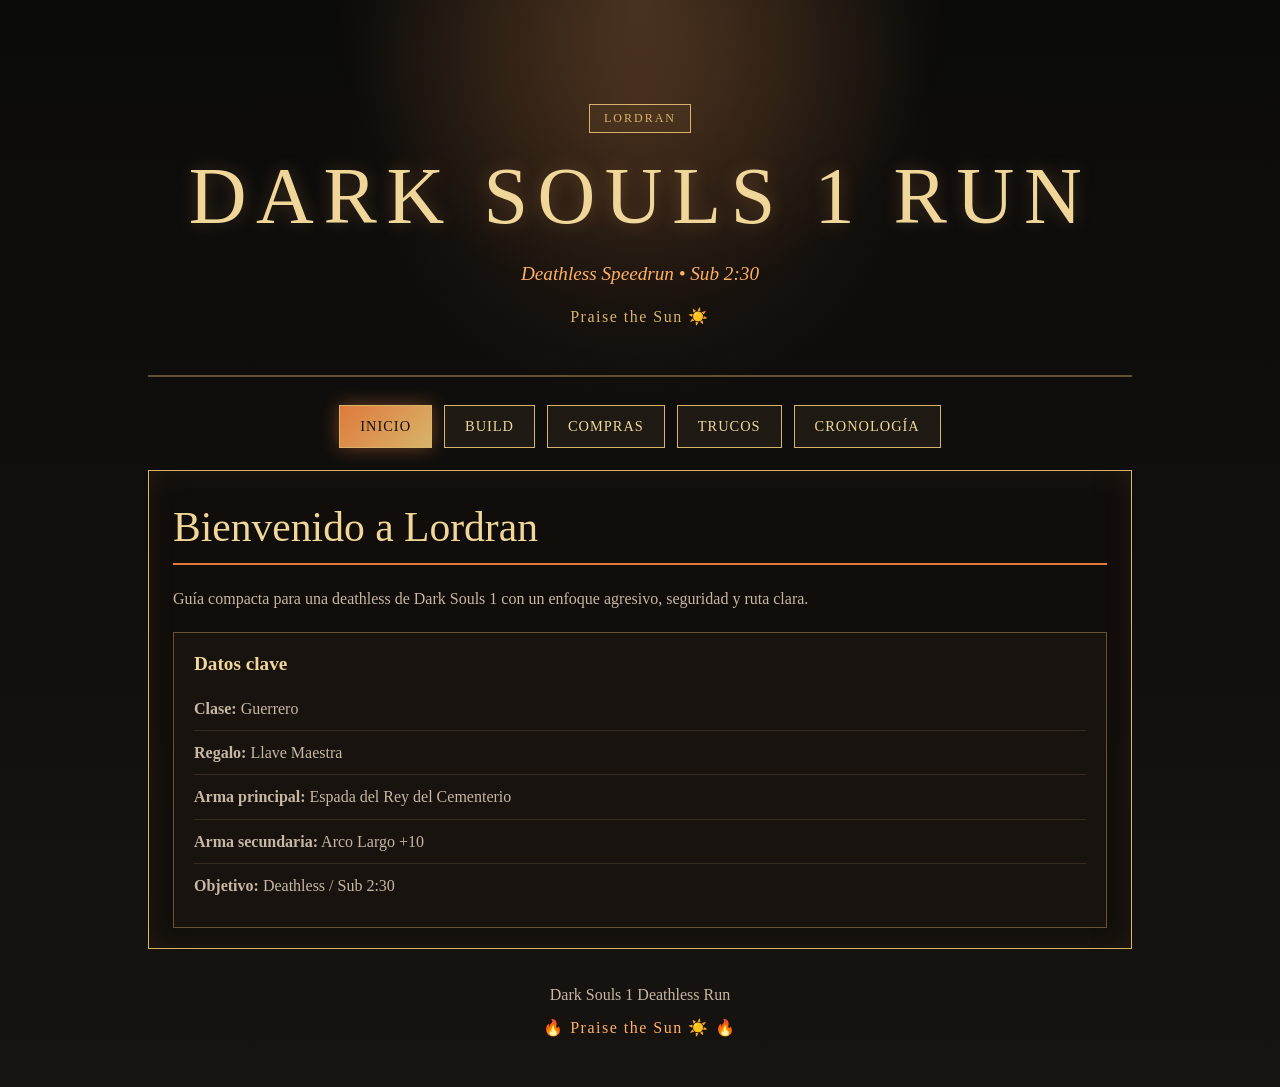
==== commit e5df05a3: "Remove character image from home page" ====
--- a/index.html
+++ b/index.html
@@ -28,29 +28,17 @@
     <main class="content">
       <section id="inicio" class="panel active">
         <h2>Bienvenido a Lordran</h2>
-        <div class="intro-grid">
-          <div class="intro-details">
-            <p>Guía compacta para una deathless de Dark Souls 1 con un enfoque agresivo, seguridad y ruta clara.</p>
+        <p>Guía compacta para una deathless de Dark Souls 1 con un enfoque agresivo, seguridad y ruta clara.</p>
 
-            <div class="info-card">
-              <h3>Datos clave</h3>
-              <ul>
-                <li><strong>Clase:</strong> Guerrero</li>
-                <li><strong>Regalo:</strong> Llave Maestra</li>
-                <li><strong>Arma principal:</strong> Espada del Rey del Cementerio</li>
-                <li><strong>Arma secundaria:</strong> Arco Largo +10</li>
-                <li><strong>Objetivo:</strong> Deathless / Sub 2:30</li>
-              </ul>
-            </div>
-          </div>
-
-          <figure class="character-card">
-            <img src="assets/personaje-run.jpg" alt="Personaje Guerrero con armadura, espada y escudo, según la captura enviada" />
-            <figcaption>
-              <strong>Tu personaje</strong>
-              <span>Guerrero · Llave Maestra</span>
-            </figcaption>
-          </figure>
+        <div class="info-card">
+          <h3>Datos clave</h3>
+          <ul>
+            <li><strong>Clase:</strong> Guerrero</li>
+            <li><strong>Regalo:</strong> Llave Maestra</li>
+            <li><strong>Arma principal:</strong> Espada del Rey del Cementerio</li>
+            <li><strong>Arma secundaria:</strong> Arco Largo +10</li>
+            <li><strong>Objetivo:</strong> Deathless / Sub 2:30</li>
+          </ul>
         </div>
       </section>
 
--- a/styles.css
+++ b/styles.css
@@ -123,39 +123,6 @@
   box-shadow: inset 0 0 30px rgba(255, 176, 102, 0.08);
 }
 
-.intro-grid {
-  display: grid;
-  grid-template-columns: minmax(0, 1fr) minmax(260px, 0.9fr);
-  align-items: start;
-  gap: 20px;
-}
-
-.character-card {
-  overflow: hidden;
-  border: 1px solid var(--line);
-  background: var(--panel-soft);
-}
-
-.character-card img {
-  display: block;
-  width: 100%;
-  aspect-ratio: 3 / 4;
-  object-fit: cover;
-  object-position: center;
-}
-
-.character-card figcaption {
-  display: grid;
-  gap: 4px;
-  padding: 14px 16px;
-  color: var(--gold-soft);
-}
-
-.character-card figcaption span {
-  color: var(--muted);
-  font-size: 0.9rem;
-}
-
 .panel {
   display: none;
   animation: fade 0.3s ease;
@@ -270,10 +237,6 @@
 }
 
 @media (max-width: 700px) {
-  .intro-grid {
-    grid-template-columns: 1fr;
-  }
-
   .two-columns {
     grid-template-columns: 1fr;
   }
